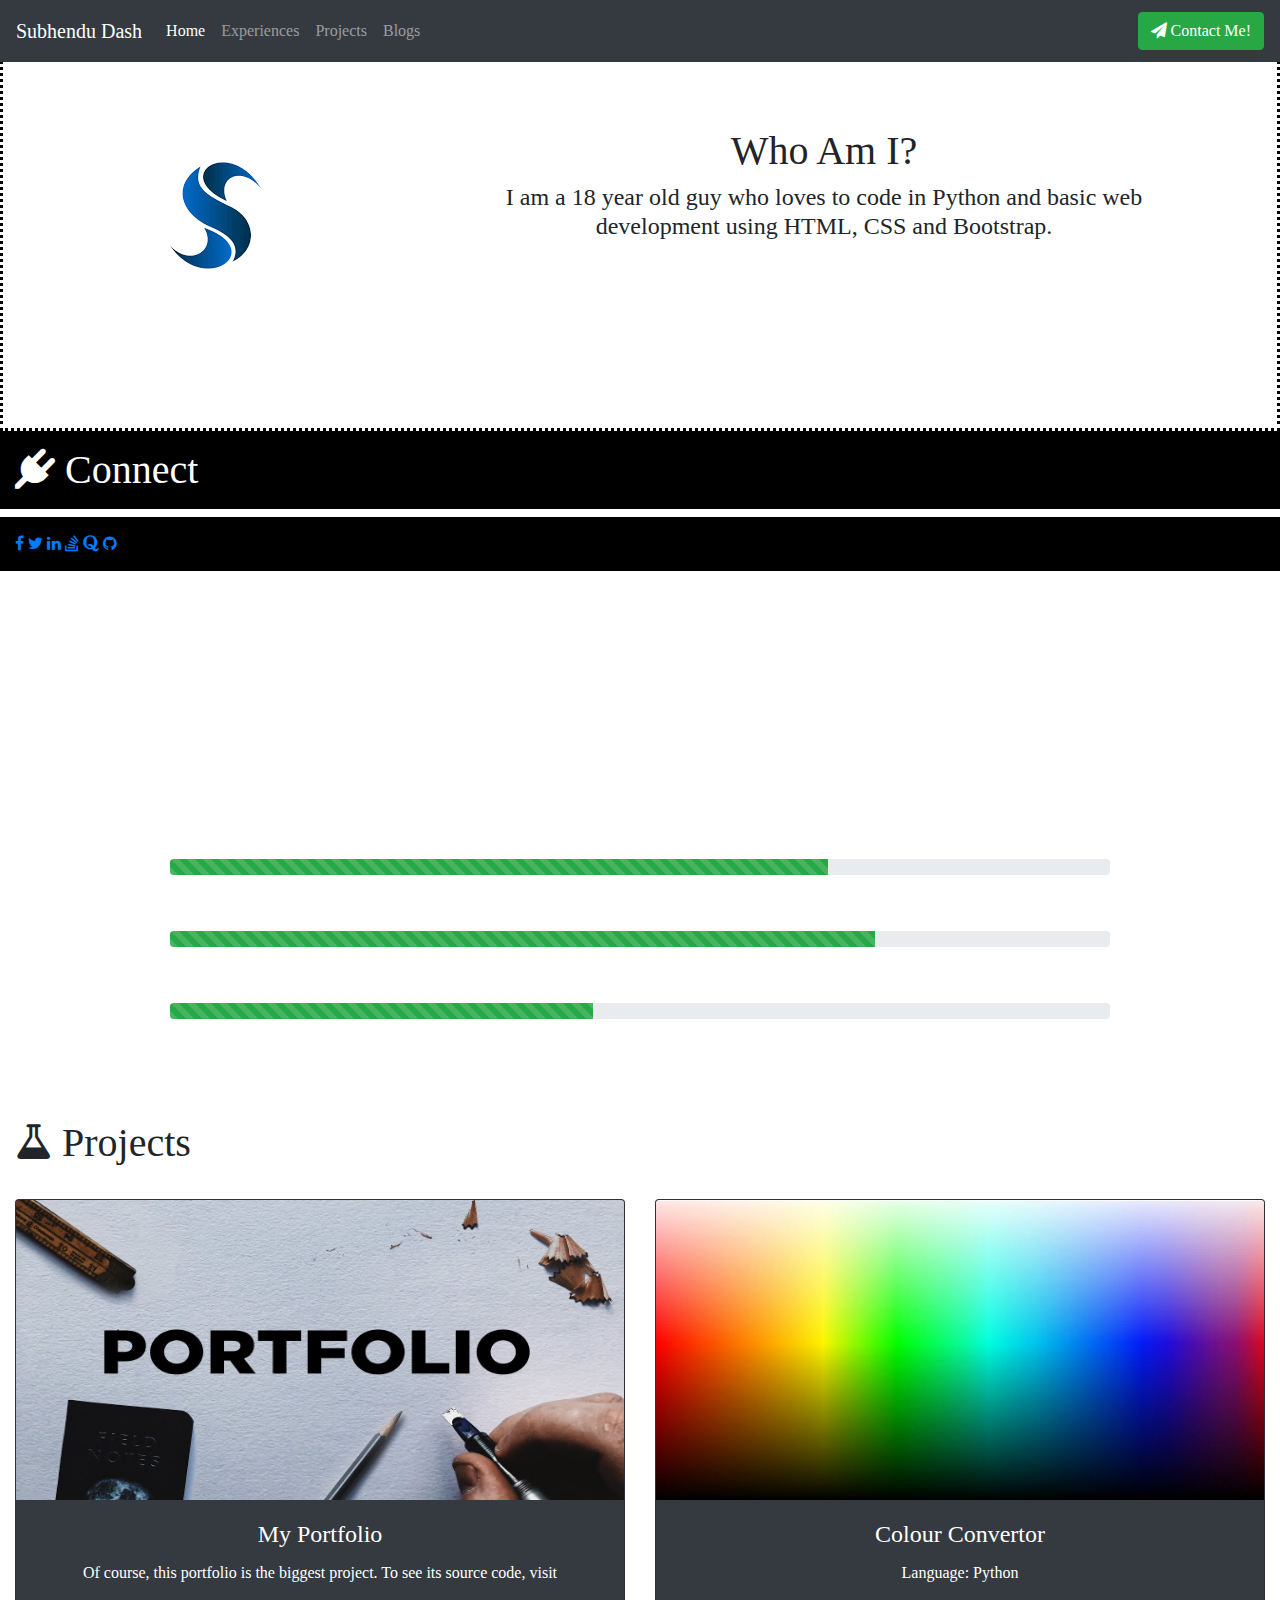
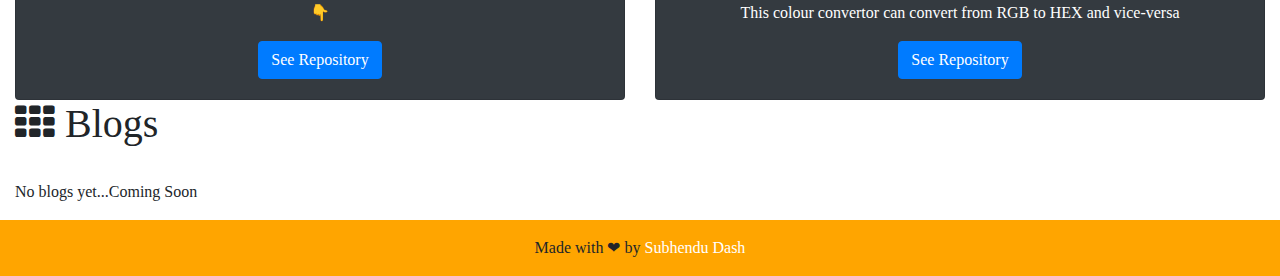
==== index.html @ 9aca59f2 "Adding Background img in home" ====
<!DOCTYPE html>
<html lang="en">
<head>
    <meta charset="UTF-8">
	<meta name="viewport" content="width=device-width, initial-scale=1.0">
  
	<script src="https://code.jquery.com/jquery-3.5.1.min.js"></script>
	<script src="https://stackpath.bootstrapcdn.com/bootstrap/4.5.2/js/bootstrap.bundle.min.js"></script>
	
	<link rel="stylesheet" href= "https://stackpath.bootstrapcdn.com/bootstrap/4.5.2/css/bootstrap.min.css">
	<link rel="stylesheet" href="https://stackpath.bootstrapcdn.com/font-awesome/4.7.0/css/font-awesome.min.css">
	<link rel="icon" href="favicon.ico">
	
	<!--Enabling Animations-->
	<link rel="stylesheet" href="https://cdnjs.cloudflare.com/ajax/libs/animate.css/4.1.1/animate.min.css" />
	
	<link rel = "stylesheet" href = "style.css">
	
	<title>Subhendu Dash | Portfolio</title>
	
</head>

<body style = "background-image: url('City_Theme.jpg'); background-attachment: fixed; background-size: cover; font-family: Comic Sans MS;" data-spy = "scroll" data-target=".navbar" data-offset="50">

<script>
	function mailto(){
		alert("Kindly write only relevant topic or any doubt in this mail!");
	}
</script>

<nav class="navbar navbar-expand-lg navbar-dark bg-dark fixed-top navbar-collapse">
	<button class="navbar-toggler" type="button" data-toggle="collapse" data-target="#navbarTogglerDemo01" aria-controls="navbarTogglerDemo01" aria-expanded="true" aria-label="Toggle navigation">
		<span class="navbar-toggler-icon"></span>
	</button>
	
	<div class="collapse navbar-collapse" id="navbarTogglerDemo01">
		<a class="navbar-brand" href="#Home">Subhendu Dash</a>
		
		<ul class="navbar-nav mr-auto mt-2 mt-lg-0">
			<li class="nav-item">
				<a class="nav-link" href="#Home">Home<span class="sr-only">(current)</span></a>
			</li>
			<li class="nav-item">
				<a class="nav-link" href="#Experiences">Experiences</a>
			</li>
			<li class="nav-item">
				<a class="nav-link" href="#Projects">Projects</a>
			</li>
			<li class="nav-item">
				<a class="nav-link" href="#Blogs">Blogs</a>
			</li>
		</ul>
    
		<form class="form-inline my-2 my-lg-0">
			<button class="btn btn-success my-2 my-sm-1" onclick="window.location.href='mailto:sdash29102@gmail.com'; mailto();"><i class="fa fa-paper-plane"></i> Contact Me!</button>
		</form>
	</div>
</nav>


<div class = "animate__animated animate__fadeInRight">
	<div id = "Home">
		<div class="container-fluid" style = "padding: 100px; border: 3px dotted black; background-color: white;">
			<div class="row">
				<div class="col-12 col-md-4">
					<img class = "profile" src = "S.png" alt = "Avatar"></img>
				</div>
				<div class="col-12 col-md-8">
					<br>
					<h1 style = "text-align: center;">Who Am I?</h1>
					<h4 style = "text-align: center;">I am a 18 year old guy who loves to code in Python and basic web development using HTML, CSS and Bootstrap.</h4>
				</div>
			</div>
		</div>
	</div>
</div>

<div class = "animate__animated animate__fadeInLeft">
	<div class = "socials">
		<h1 class="animate__animated animate__bounce" style = "padding: 15px; color: white; background-color: black;"><i class="fa fa-plug" aria-hidden="true"></i> Connect</h1>
		
		<div style = "padding: 15px; background-color: black;">
		<a target="_blank" href="https://facebook.com/subhendu.dash.77920"><i class="fa fa-facebook"></i></a>
		<a target="_blank" href="https://twitter.com/SubuDash"><i class="fa fa-twitter"></i></a>
		<a target="_blank" href="https://www.linkedin.com/in/subhendu-dash-b352551b8/"><i class="fa fa-linkedin"></i></a>
		<a target="_blank" href="https://stackoverflow.com/users/14406184/subhendu-dash"><i class="fa fa-stack-overflow"></i></a>
		<a target="_blank" href="https://quora.com/Subhendu-Dash-23"><i class="fa fa-quora"></i></a>
		<a target="_blank" href="https://github.com/subhendudash02"><i class="fa fa-github"></i></a>
	</div>
</div>

<div id = "Experiences">
	<div class = "exp">
		<div class = "container" style = "padding: 100px; text-align: center;">
			<h1 style = "padding: 50px; color: white;"><i class="fa fa-code" aria-hidden="true"></i> Skills in Programming</h1>
			<h5 style = "color: white">Python</h5>
			<div class = "animate__animated animate__fadeInLeft">
				<div class="progress">
					<div class="progress-bar bg-success progress-bar-striped progress-bar-animated" style="width:70%"></div>
				</div>
			</div>
			
			<br>
			
			<h5 style = "color: white;">HTML and CSS</h5>
			
			<div class = "animate__animated animate__fadeInRight">
				<div class="progress">
					<div class="progress-bar bg-success progress-bar-striped progress-bar-animated" style="width:75%"></div>
				</div>
			</div>
			
			<br>
			
			<h5 style = "color: white;">Bootstrap</h5>
			
			<div class = "animate__animated animate__fadeInLeft">
				<div class="progress">
					<div class="progress-bar bg-success progress-bar-striped progress-bar-animated" style="width:45%"></div>
				</div>
			</div>
		</div>
	</div>
</div>

<div id = "Projects" class = "parallax">
	<div class = "container-fluid">
		<h1><i class="fa fa-flask" aria-hidden="true"></i> Projects</h1>
		<br>
		<div class="card-deck">
			<div class="card bg-dark text-white">
			<img class="card-img-top" src="Portfolio.jpg" alt="Card image" style = "height: 300px;">
			<div class="card-body text-center">
				<h4 class="card-title">My Portfolio</h4>
				<p class="card-text">Of course, this portfolio is the biggest project. To see its source code, visit</p>
				<p style = "text-align: center;">👇</p>
				<a href="https://github.com/subhendudash02/My-Portfolio" class="btn btn-primary" target = "_blank">See Repository</a>
			</div>
			</div>
			
			<div class="card bg-dark text-white">
				<img class="card-img-top" src="colour_picker.jpg" alt="Card image" style = "height: 300px;">
				<div class="card-body text-center">
					<h4 class="card-title">Colour Convertor</h4>
					<p class="card-text">Language: Python</p>
					<p style = "text-align: center;">This colour convertor can convert from RGB to HEX and vice-versa</p>
					<a href="https://github.com/subhendudash02/RGB-HEX-and-HEX-RGB" class="btn btn-primary" target = "_blank">See Repository</a>
				</div>
			</div>  	
		</div>
	</div>
</div>

<div id = "Blogs" class = "parallax">
	<div class = "container-fluid">
		<h1><i class="fa fa-th" aria-hidden="true"></i> Blogs</h1>
		<br>
		<p>No blogs yet...Coming Soon</p>
	</div>
</div>

<footer class="page-footer font-small blue" style = "background-color: orange;">

  <div class="footer-copyright text-center py-3">Made with ❤ by
    <a href="https://github.com/subhendudash02" style = "color: white;">Subhendu Dash</a>
  </div>

</footer>

</body>
</html>
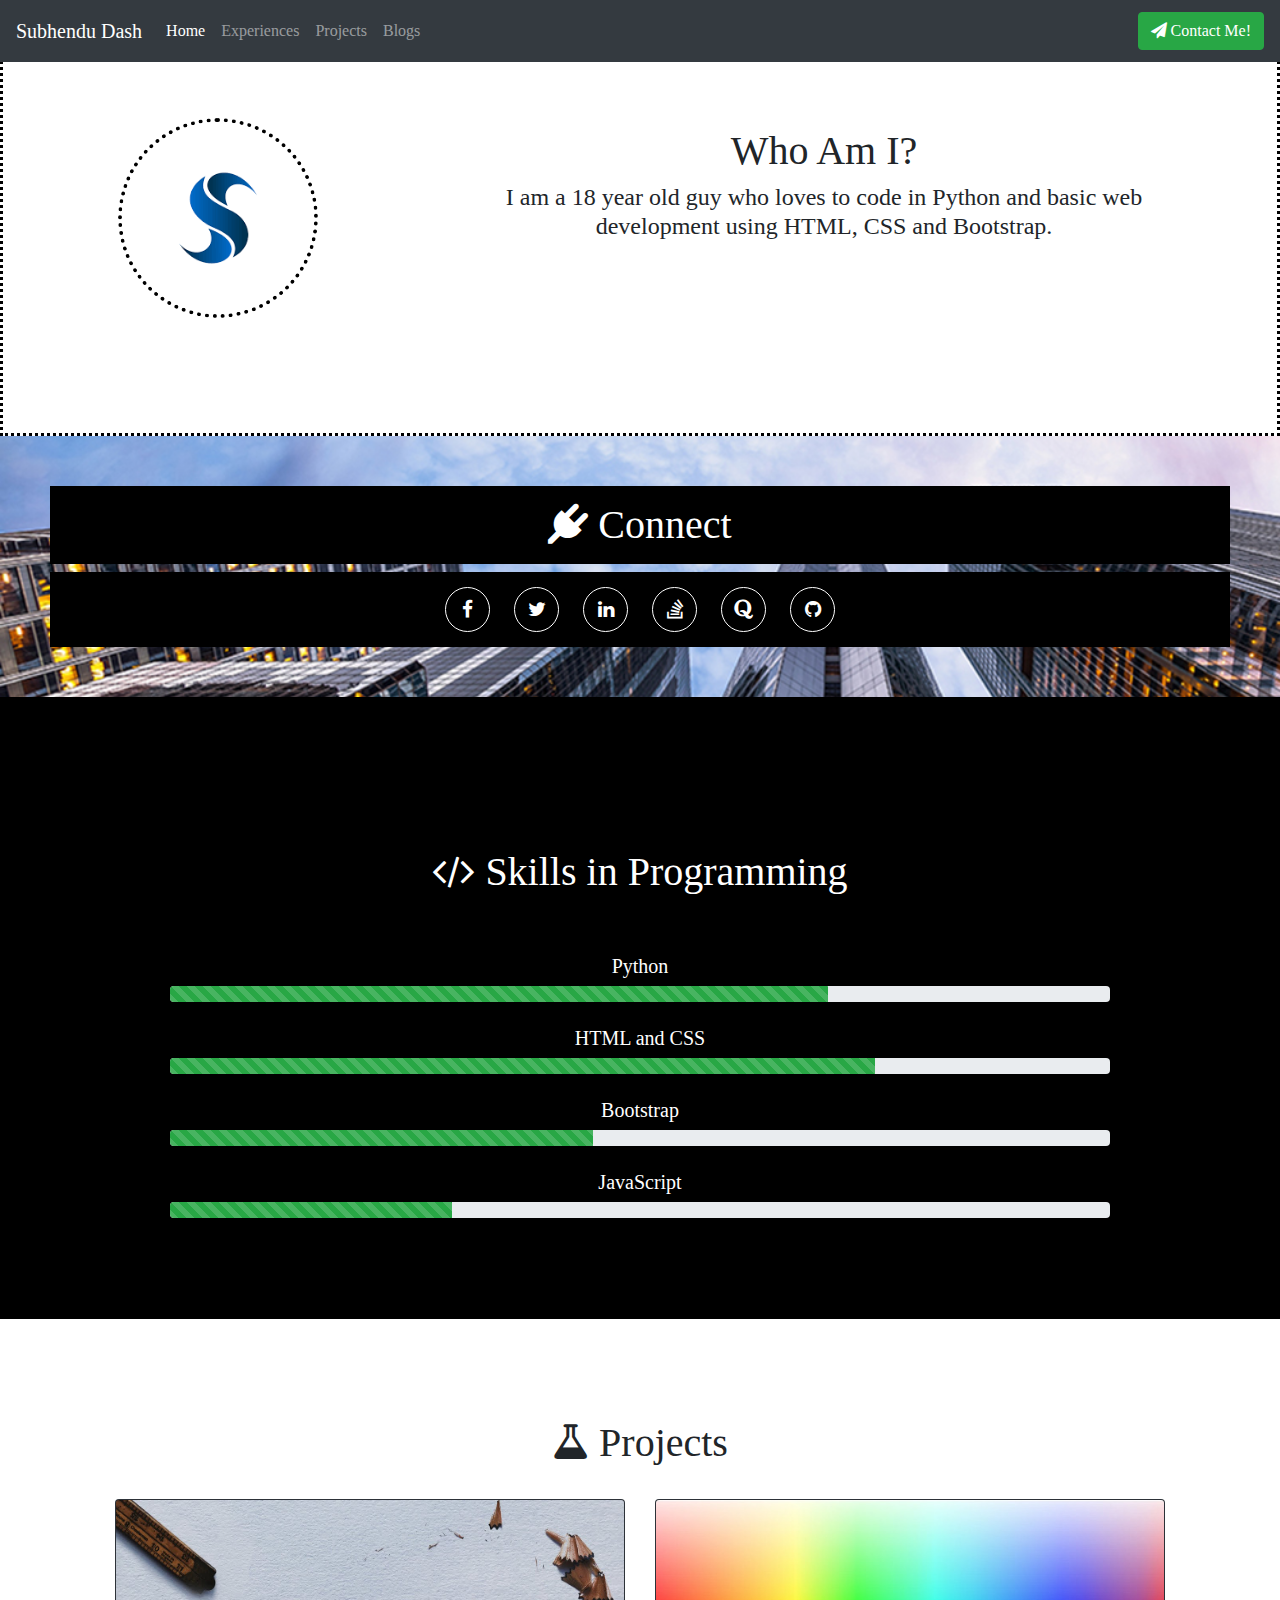
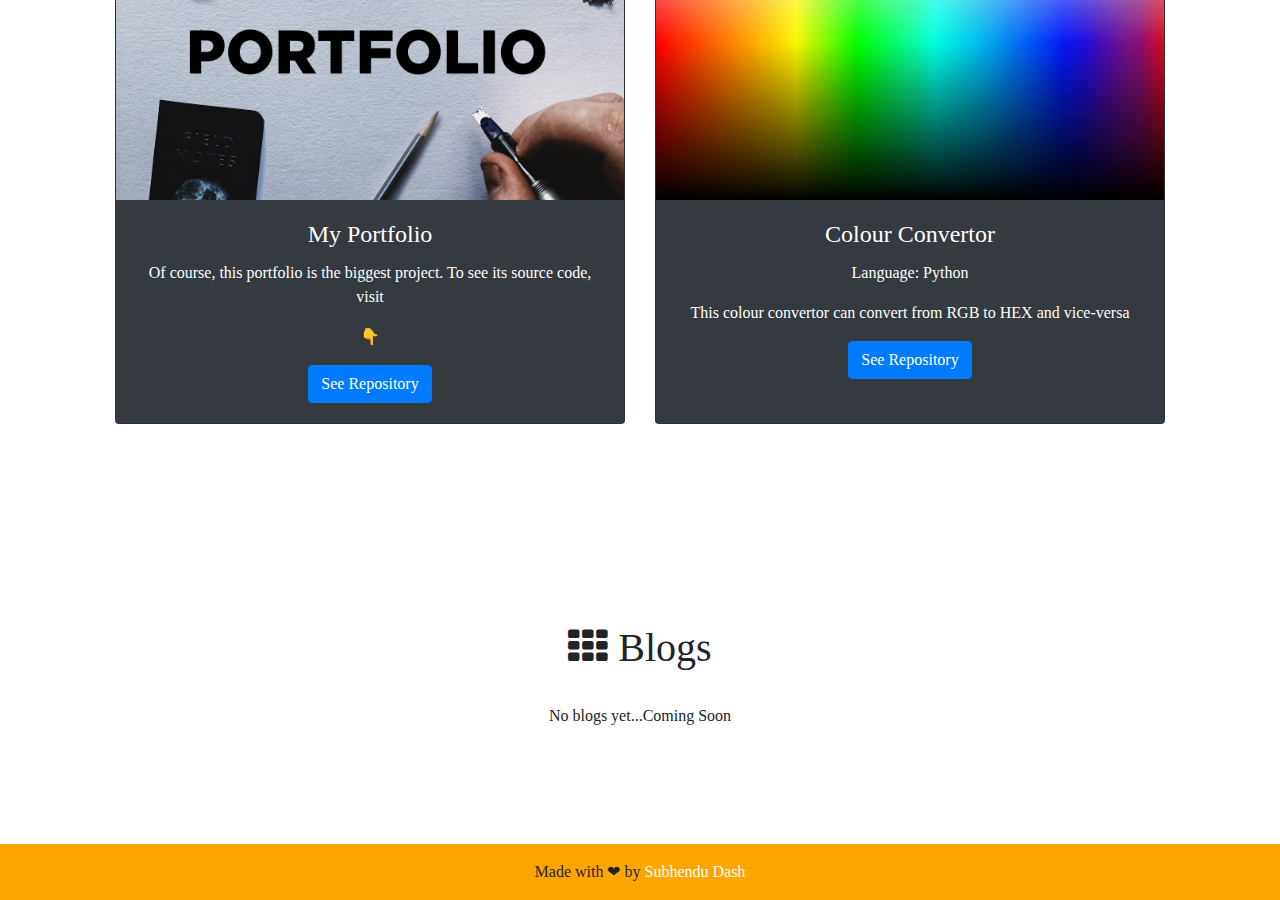
==== commit df202056: "Minor Changes" ====
--- a/index.html
+++ b/index.html
@@ -119,6 +119,16 @@
 					<div class="progress-bar bg-success progress-bar-striped progress-bar-animated" style="width:45%"></div>
 				</div>
 			</div>
+			
+			<br>
+			
+			<h5 style = "color: white;">JavaScript</h5>
+			
+			<div class = "animate__animated animate__fadeInRight">
+				<div class="progress">
+					<div class="progress-bar bg-success progress-bar-striped progress-bar-animated" style="width:30%"></div>
+				</div>
+			</div>
 		</div>
 	</div>
 </div>
--- a/style.css
+++ b/style.css
@@ -0,0 +1,56 @@
+.profile {
+	border-radius: 50%;
+	width: 200px;
+	height: 200px;
+	margin: 15px;
+	text-align:center;
+	border: 4px dotted black;
+}
+
+.socials {
+	padding: 35px 0;
+	text-align: center;
+	padding: 50px;
+  
+}
+.socials a {
+	color: white;
+	display: inline-block;
+	font-size: 1.2em;
+	padding: 10px;
+	width: 45px;
+	height: 45px;
+	text-align: center;
+	line-height: 1.25;
+	border: 1px solid white;
+	border-radius: 100%;
+	margin: 0 10px;
+	transition: all 0.15s linear;
+	transform: scale(1);
+}
+.socials a:hover {
+	color: blue;
+	border: 1px solid blue;
+	transform: scale(1.5);
+}
+.exp {
+	border: 1px solid black;
+	background-color: black;
+}
+
+.parallax {
+	padding: 100px; 
+	text-align: center;  
+	background-size: cover; 
+	background-position: center;
+	background-repeat: no-repeat;
+	background-attachment: fixed;    /*Used for parallax scrolling*/
+}
+
+#Projects {
+	background-image: url("project.jpg");
+}
+
+#Blogs {
+	background-image: url("blog.png");
+}
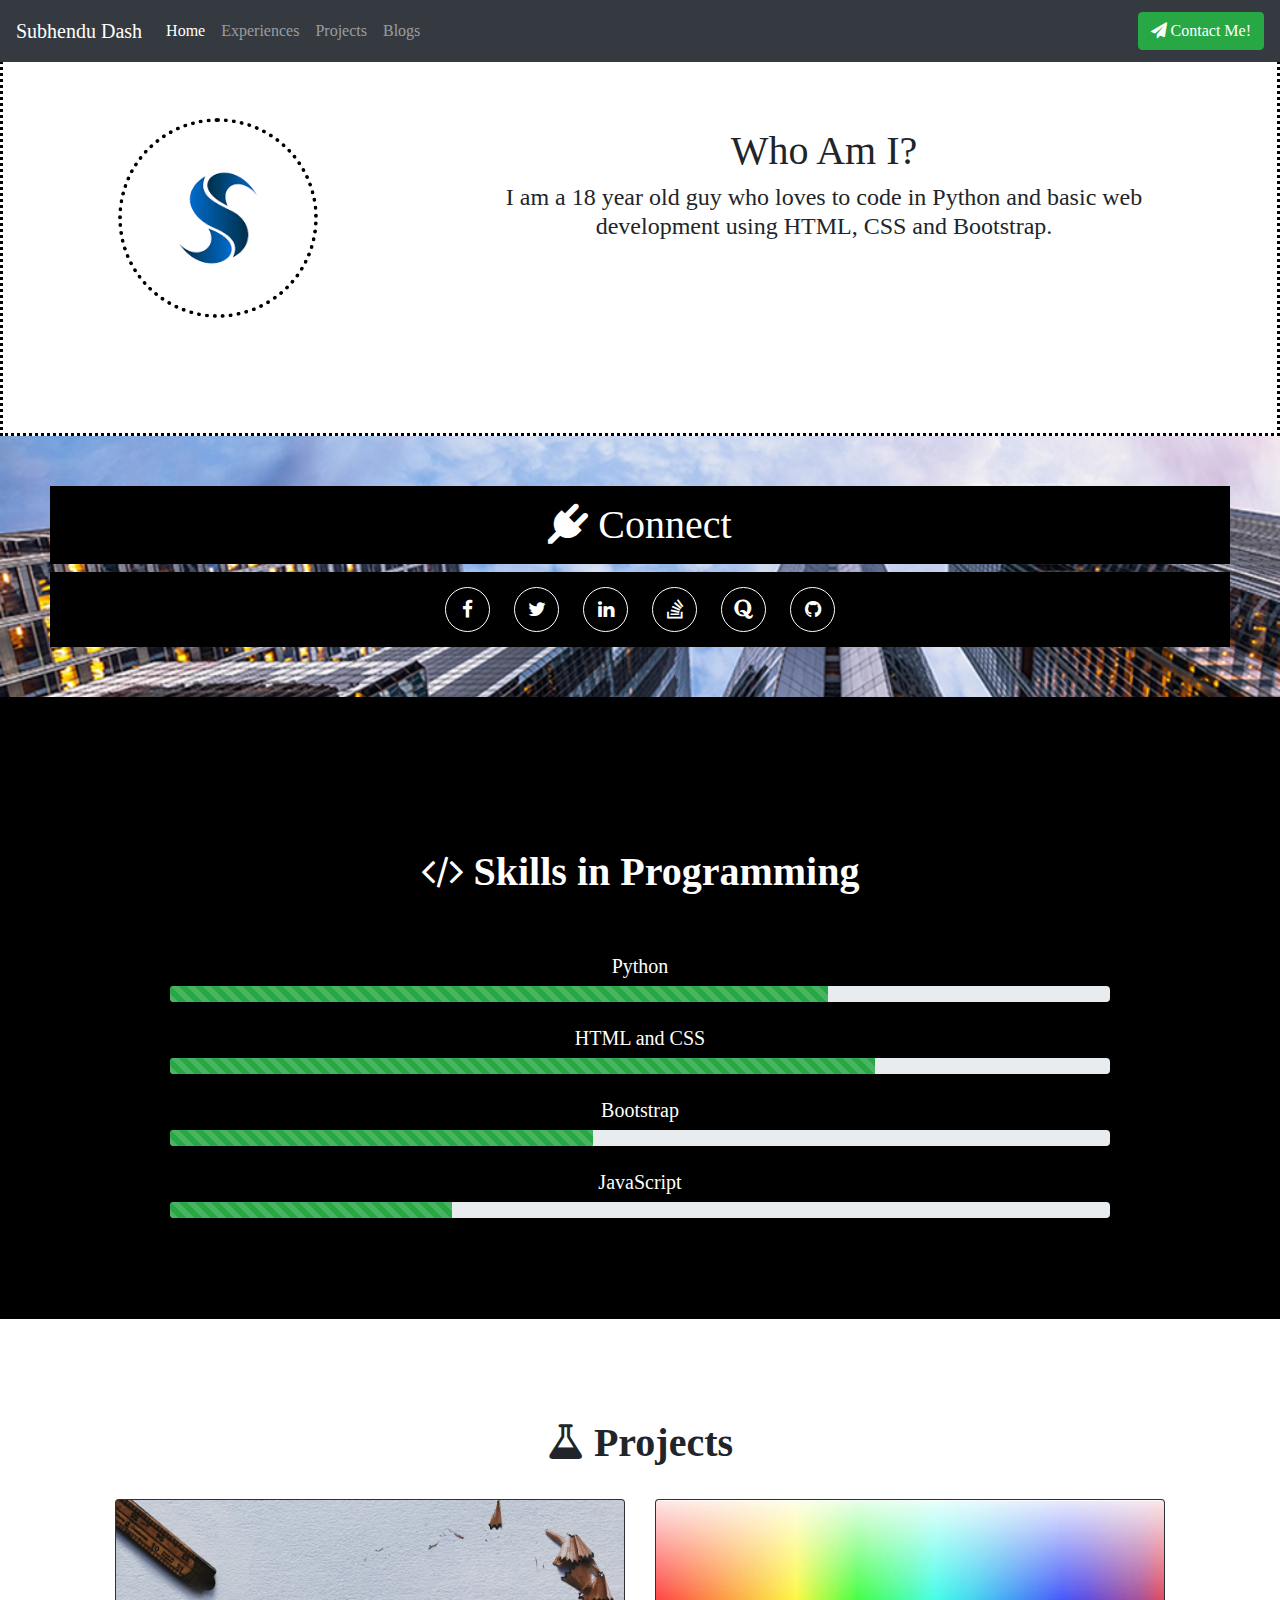
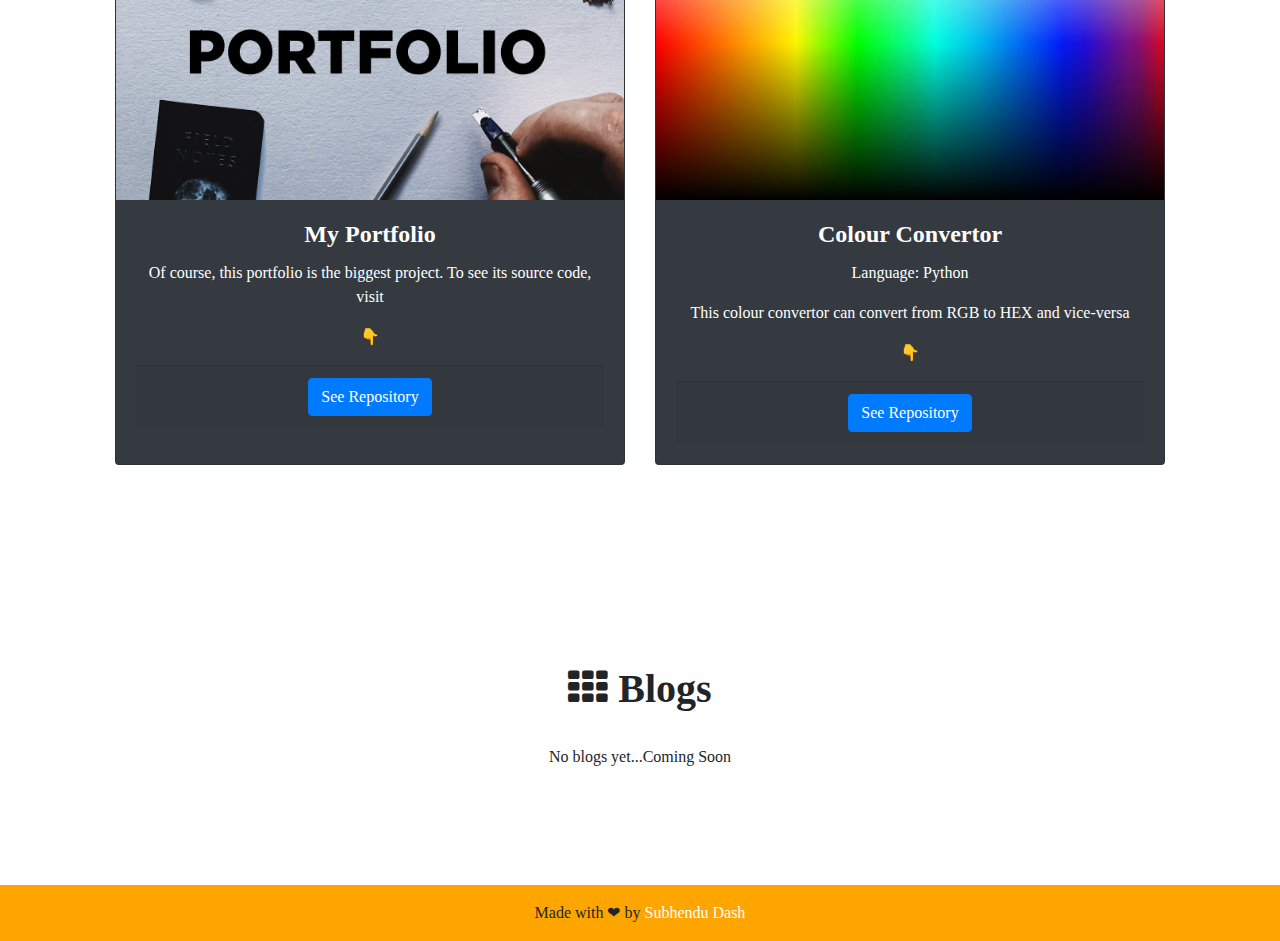
==== commit a4beb09a: "Font Changes" ====
--- a/index.html
+++ b/index.html
@@ -92,7 +92,7 @@
 <div id = "Experiences">
 	<div class = "exp">
 		<div class = "container" style = "padding: 100px; text-align: center;">
-			<h1 style = "padding: 50px; color: white;"><i class="fa fa-code" aria-hidden="true"></i> Skills in Programming</h1>
+			<h1 style = "padding: 50px; color: white;"><i class="fa fa-code" aria-hidden="true"></i> <b>Skills in Programming</b></h1>
 			<h5 style = "color: white">Python</h5>
 			<div class = "animate__animated animate__fadeInLeft">
 				<div class="progress">
@@ -135,26 +135,31 @@
 
 <div id = "Projects" class = "parallax">
 	<div class = "container-fluid">
-		<h1><i class="fa fa-flask" aria-hidden="true"></i> Projects</h1>
+		<h1><i class="fa fa-flask" aria-hidden="true"></i> <b>Projects</b></h1>
 		<br>
 		<div class="card-deck">
 			<div class="card bg-dark text-white">
 			<img class="card-img-top" src="Portfolio.jpg" alt="Card image" style = "height: 300px;">
 			<div class="card-body text-center">
-				<h4 class="card-title">My Portfolio</h4>
+				<h4 class="card-title"><b>My Portfolio</b></h4>
 				<p class="card-text">Of course, this portfolio is the biggest project. To see its source code, visit</p>
 				<p style = "text-align: center;">👇</p>
-				<a href="https://github.com/subhendudash02/My-Portfolio" class="btn btn-primary" target = "_blank">See Repository</a>
+				<div class = "card-footer">
+					<a href="https://github.com/subhendudash02/My-Portfolio" class="btn btn-primary" target = "_blank">See Repository</a>
+				</div>
 			</div>
 			</div>
 			
 			<div class="card bg-dark text-white">
 				<img class="card-img-top" src="colour_picker.jpg" alt="Card image" style = "height: 300px;">
 				<div class="card-body text-center">
-					<h4 class="card-title">Colour Convertor</h4>
+					<h4 class="card-title"><b>Colour Convertor</b></h4>
 					<p class="card-text">Language: Python</p>
 					<p style = "text-align: center;">This colour convertor can convert from RGB to HEX and vice-versa</p>
-					<a href="https://github.com/subhendudash02/RGB-HEX-and-HEX-RGB" class="btn btn-primary" target = "_blank">See Repository</a>
+					<p style = "text-align: center;">👇</p>
+					<div class = "card-footer">
+						<a href="https://github.com/subhendudash02/RGB-HEX-and-HEX-RGB" class="btn btn-primary" target = "_blank">See Repository</a>
+					</div>
 				</div>
 			</div>  	
 		</div>
@@ -163,7 +168,7 @@
 
 <div id = "Blogs" class = "parallax">
 	<div class = "container-fluid">
-		<h1><i class="fa fa-th" aria-hidden="true"></i> Blogs</h1>
+		<h1><i class="fa fa-th" aria-hidden="true"></i> <b>Blogs</b></h1>
 		<br>
 		<p>No blogs yet...Coming Soon</p>
 	</div>
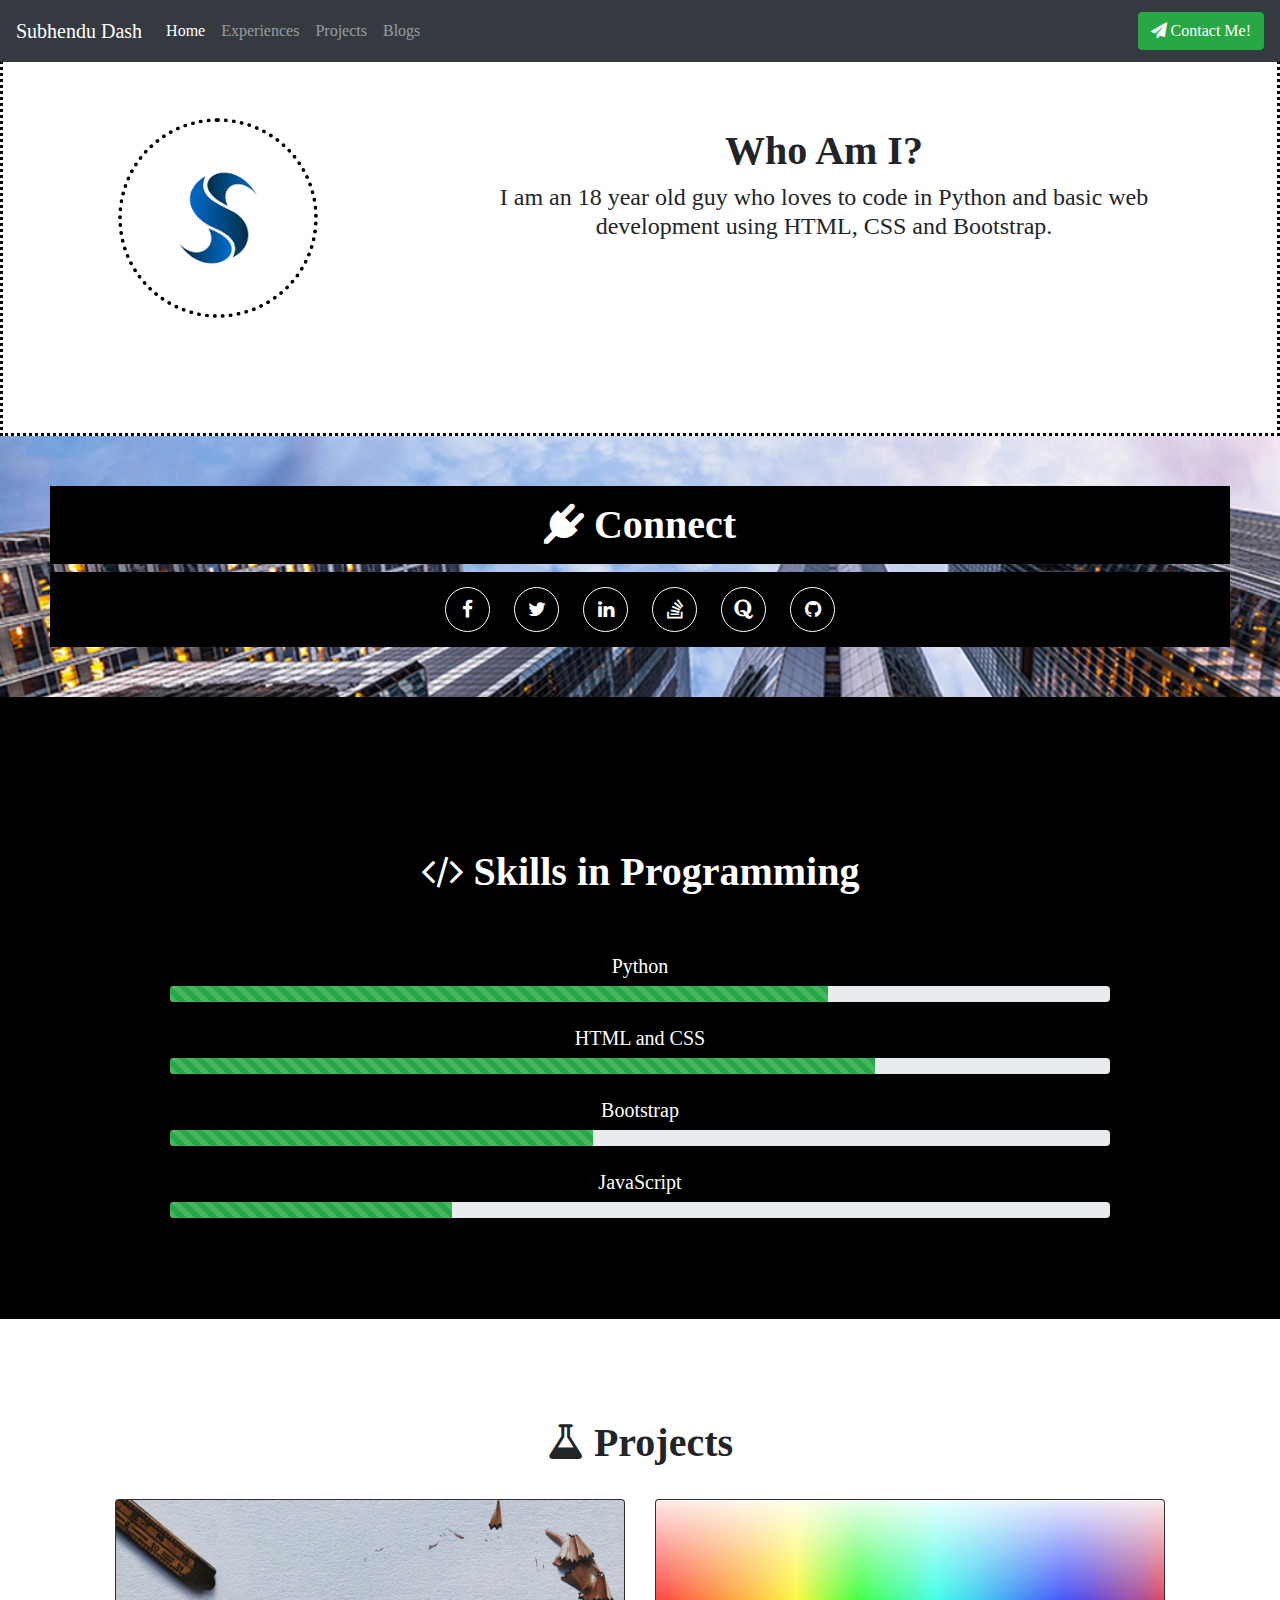
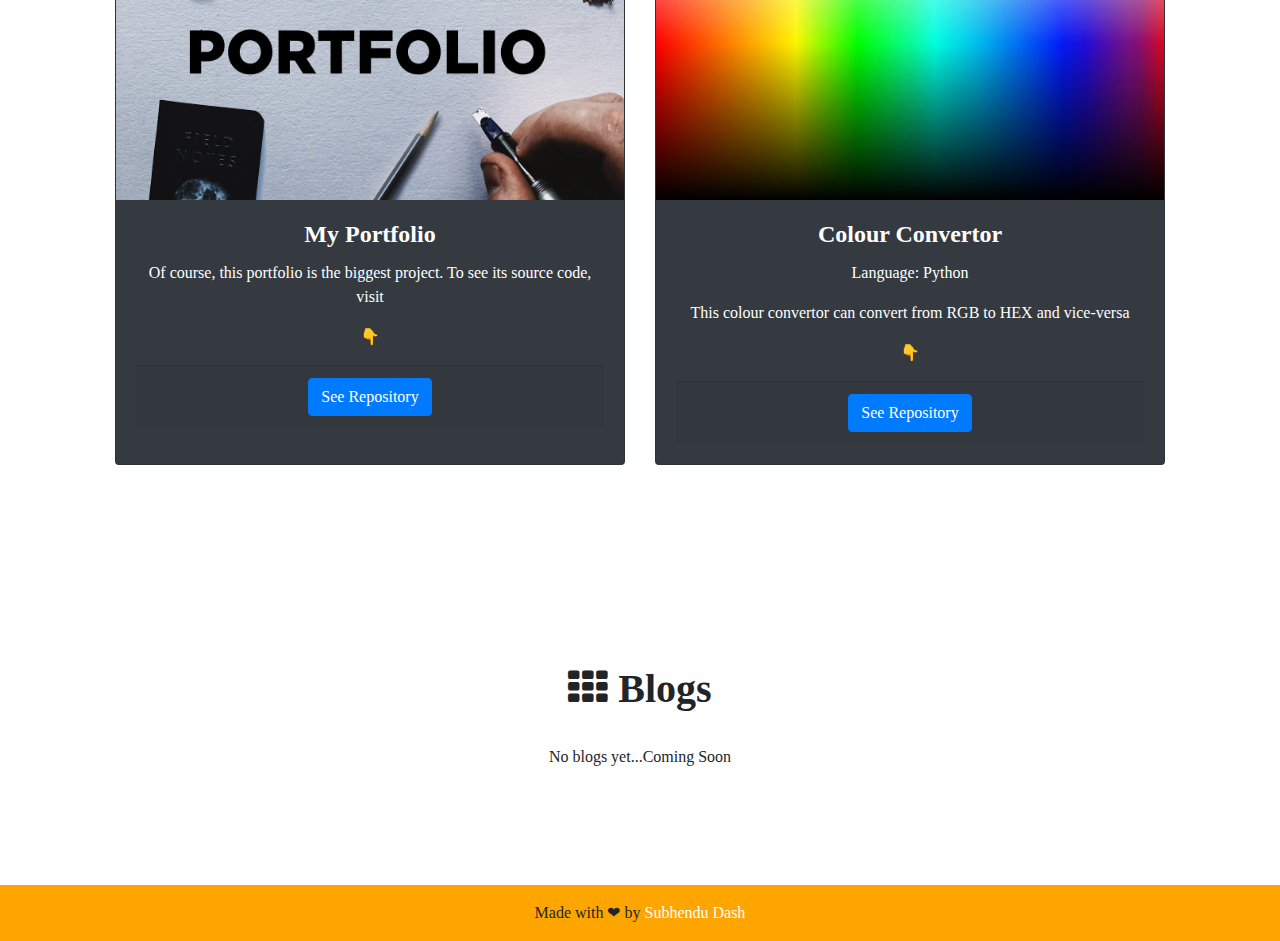
==== commit b92d8611: "Minor Changes" ====
--- a/index.html
+++ b/index.html
@@ -67,8 +67,8 @@
 				</div>
 				<div class="col-12 col-md-8">
 					<br>
-					<h1 style = "text-align: center;">Who Am I?</h1>
-					<h4 style = "text-align: center;">I am a 18 year old guy who loves to code in Python and basic web development using HTML, CSS and Bootstrap.</h4>
+					<h1 style = "text-align: center;"><b>Who Am I?</b></h1>
+					<h4 style = "text-align: center;">I am an 18 year old guy who loves to code in Python and basic web development using HTML, CSS and Bootstrap.</h4>
 				</div>
 			</div>
 		</div>
@@ -77,7 +77,7 @@
 
 <div class = "animate__animated animate__fadeInLeft">
 	<div class = "socials">
-		<h1 class="animate__animated animate__bounce" style = "padding: 15px; color: white; background-color: black;"><i class="fa fa-plug" aria-hidden="true"></i> Connect</h1>
+		<h1 class="animate__animated animate__bounce" style = "padding: 15px; color: white; background-color: black;"><i class="fa fa-plug" aria-hidden="true"></i> <b>Connect</b></h1>
 		
 		<div style = "padding: 15px; background-color: black;">
 		<a target="_blank" href="https://facebook.com/subhendu.dash.77920"><i class="fa fa-facebook"></i></a>
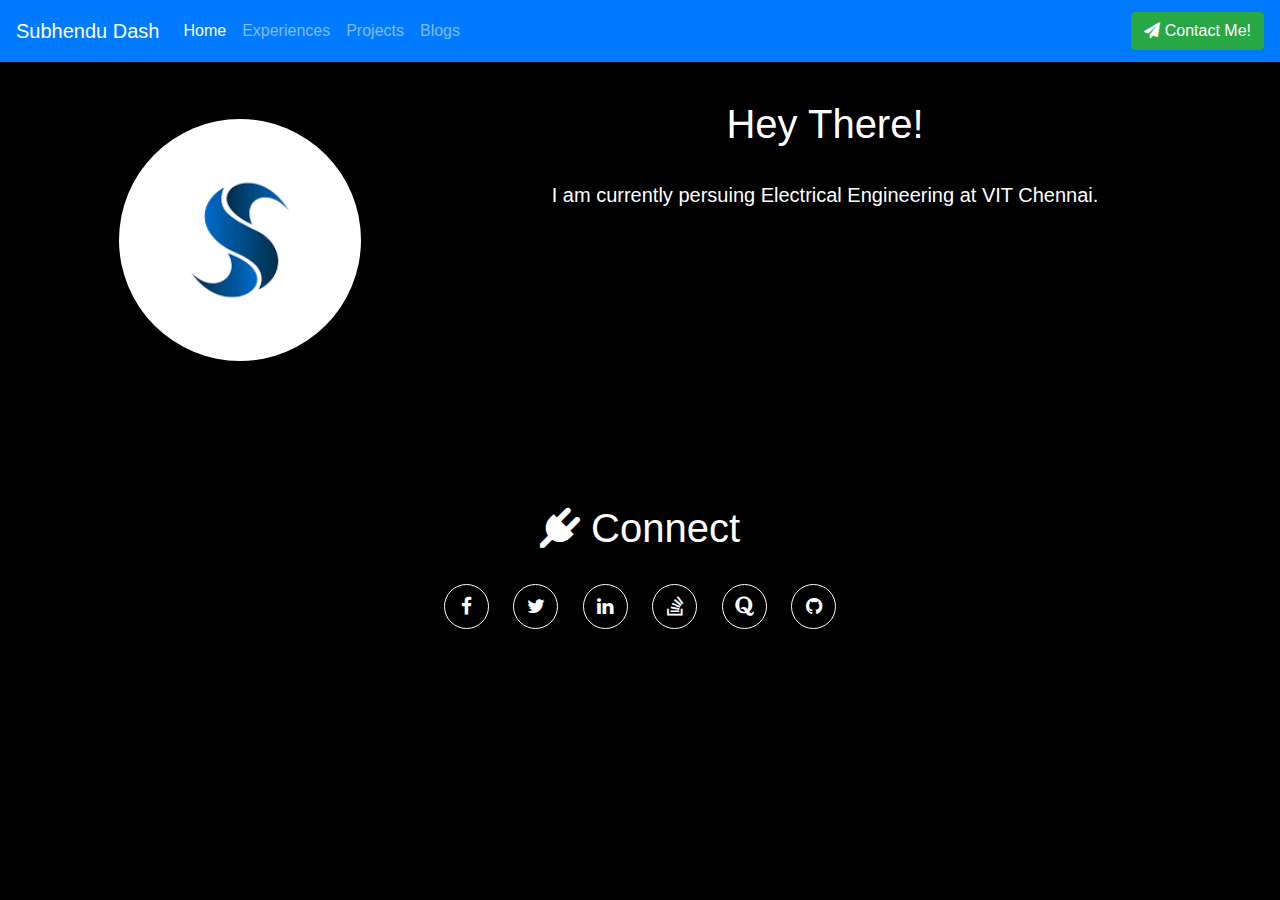
==== commit 58348586: "Add files via upload" ====
--- a/index.html
+++ b/index.html
@@ -12,175 +12,70 @@
 	<link rel="icon" href="favicon.ico">
 	
 	<!--Enabling Animations-->
-	<link rel="stylesheet" href="https://cdnjs.cloudflare.com/ajax/libs/animate.css/4.1.1/animate.min.css" />
+    <link rel="stylesheet" href="https://cdnjs.cloudflare.com/ajax/libs/animate.css/4.1.1/animate.min.css" />
 	
 	<link rel = "stylesheet" href = "style.css">
 	
 	<title>Subhendu Dash | Portfolio</title>
 	
 </head>
+<body>
+    
+    <!--NavBar-->
+    <nav class="navbar navbar-expand-lg navbar-dark bg-primary fixed-top navbar-collapse" id="Nav">
+        <button class="navbar-toggler" type="button" data-toggle="collapse" data-target="#navbarTogglerDemo01" aria-controls="navbarTogglerDemo01" aria-expanded="true" aria-label="Toggle navigation">
+            <span class="navbar-toggler-icon"></span>
+        </button>
+        
+        <div class="collapse navbar-collapse" id="navbarTogglerDemo01">
+            <a class="navbar-brand" href="index.html">Subhendu Dash</a>
+            
+            <ul class="navbar-nav mr-auto mt-2 mt-lg-0">
+                <li class="nav-item active">
+                    <a class="nav-link" href="index.html">Home<span class="sr-only">(current)</span></a>
+                </li>
+                <li class="nav-item">
+                    <a class="nav-link" href="experiences.html">Experiences</a>
+                </li>
+                <li class="nav-item">
+                    <a class="nav-link" href="projects.html">Projects</a>
+                </li>
+                <li class="nav-item">
+                    <a class="nav-link" href="blos.html">Blogs</a>
+                </li>
+            </ul>
+        
+            <form class="form-inline my-2 my-lg-0">
+                <button class="btn btn-success my-2 my-sm-1" onclick="window.location.href='mailto:sdash29102@gmail.com'; mailto();"><i class="fa fa-paper-plane"></i> Contact Me!</button>
+            </form>
+        </div>
+    </nav>
 
-<body style = "background-image: url('City_Theme.jpg'); background-attachment: fixed; background-size: cover; font-family: Comic Sans MS;" data-spy = "scroll" data-target=".navbar" data-offset="50">
-
-<script>
-	function mailto(){
-		alert("Kindly write only relevant topic or any doubt in this mail!");
-	}
-</script>
-
-<nav class="navbar navbar-expand-lg navbar-dark bg-dark fixed-top navbar-collapse">
-	<button class="navbar-toggler" type="button" data-toggle="collapse" data-target="#navbarTogglerDemo01" aria-controls="navbarTogglerDemo01" aria-expanded="true" aria-label="Toggle navigation">
-		<span class="navbar-toggler-icon"></span>
-	</button>
-	
-	<div class="collapse navbar-collapse" id="navbarTogglerDemo01">
-		<a class="navbar-brand" href="#Home">Subhendu Dash</a>
-		
-		<ul class="navbar-nav mr-auto mt-2 mt-lg-0">
-			<li class="nav-item">
-				<a class="nav-link" href="#Home">Home<span class="sr-only">(current)</span></a>
-			</li>
-			<li class="nav-item">
-				<a class="nav-link" href="#Experiences">Experiences</a>
-			</li>
-			<li class="nav-item">
-				<a class="nav-link" href="#Projects">Projects</a>
-			</li>
-			<li class="nav-item">
-				<a class="nav-link" href="#Blogs">Blogs</a>
-			</li>
-		</ul>
-    
-		<form class="form-inline my-2 my-lg-0">
-			<button class="btn btn-success my-2 my-sm-1" onclick="window.location.href='mailto:sdash29102@gmail.com'; mailto();"><i class="fa fa-paper-plane"></i> Contact Me!</button>
-		</form>
-	</div>
-</nav>
-
-
-<div class = "animate__animated animate__fadeInRight">
-	<div id = "Home">
-		<div class="container-fluid" style = "padding: 100px; border: 3px dotted black; background-color: white;">
-			<div class="row">
-				<div class="col-12 col-md-4">
-					<img class = "profile" src = "S.png" alt = "Avatar"></img>
-				</div>
-				<div class="col-12 col-md-8">
-					<br>
-					<h1 style = "text-align: center;"><b>Who Am I?</b></h1>
-					<h4 style = "text-align: center;">I am an 18 year old guy who loves to code in Python and basic web development using HTML, CSS and Bootstrap.</h4>
-				</div>
-			</div>
-		</div>
-	</div>
-</div>
-
-<div class = "animate__animated animate__fadeInLeft">
-	<div class = "socials">
-		<h1 class="animate__animated animate__bounce" style = "padding: 15px; color: white; background-color: black;"><i class="fa fa-plug" aria-hidden="true"></i> <b>Connect</b></h1>
-		
-		<div style = "padding: 15px; background-color: black;">
-		<a target="_blank" href="https://facebook.com/subhendu.dash.77920"><i class="fa fa-facebook"></i></a>
-		<a target="_blank" href="https://twitter.com/SubuDash"><i class="fa fa-twitter"></i></a>
-		<a target="_blank" href="https://www.linkedin.com/in/subhendu-dash-b352551b8/"><i class="fa fa-linkedin"></i></a>
-		<a target="_blank" href="https://stackoverflow.com/users/14406184/subhendu-dash"><i class="fa fa-stack-overflow"></i></a>
-		<a target="_blank" href="https://quora.com/Subhendu-Dash-23"><i class="fa fa-quora"></i></a>
-		<a target="_blank" href="https://github.com/subhendudash02"><i class="fa fa-github"></i></a>
-	</div>
-</div>
-
-<div id = "Experiences">
-	<div class = "exp">
-		<div class = "container" style = "padding: 100px; text-align: center;">
-			<h1 style = "padding: 50px; color: white;"><i class="fa fa-code" aria-hidden="true"></i> <b>Skills in Programming</b></h1>
-			<h5 style = "color: white">Python</h5>
-			<div class = "animate__animated animate__fadeInLeft">
-				<div class="progress">
-					<div class="progress-bar bg-success progress-bar-striped progress-bar-animated" style="width:70%"></div>
-				</div>
-			</div>
-			
-			<br>
-			
-			<h5 style = "color: white;">HTML and CSS</h5>
-			
-			<div class = "animate__animated animate__fadeInRight">
-				<div class="progress">
-					<div class="progress-bar bg-success progress-bar-striped progress-bar-animated" style="width:75%"></div>
-				</div>
-			</div>
-			
-			<br>
-			
-			<h5 style = "color: white;">Bootstrap</h5>
-			
-			<div class = "animate__animated animate__fadeInLeft">
-				<div class="progress">
-					<div class="progress-bar bg-success progress-bar-striped progress-bar-animated" style="width:45%"></div>
-				</div>
-			</div>
-			
-			<br>
-			
-			<h5 style = "color: white;">JavaScript</h5>
-			
-			<div class = "animate__animated animate__fadeInRight">
-				<div class="progress">
-					<div class="progress-bar bg-success progress-bar-striped progress-bar-animated" style="width:30%"></div>
-				</div>
-			</div>
-		</div>
-	</div>
-</div>
-
-<div id = "Projects" class = "parallax">
-	<div class = "container-fluid">
-		<h1><i class="fa fa-flask" aria-hidden="true"></i> <b>Projects</b></h1>
-		<br>
-		<div class="card-deck">
-			<div class="card bg-dark text-white">
-			<img class="card-img-top" src="Portfolio.jpg" alt="Card image" style = "height: 300px;">
-			<div class="card-body text-center">
-				<h4 class="card-title"><b>My Portfolio</b></h4>
-				<p class="card-text">Of course, this portfolio is the biggest project. To see its source code, visit</p>
-				<p style = "text-align: center;">👇</p>
-				<div class = "card-footer">
-					<a href="https://github.com/subhendudash02/My-Portfolio" class="btn btn-primary" target = "_blank">See Repository</a>
-				</div>
-			</div>
-			</div>
-			
-			<div class="card bg-dark text-white">
-				<img class="card-img-top" src="colour_picker.jpg" alt="Card image" style = "height: 300px;">
-				<div class="card-body text-center">
-					<h4 class="card-title"><b>Colour Convertor</b></h4>
-					<p class="card-text">Language: Python</p>
-					<p style = "text-align: center;">This colour convertor can convert from RGB to HEX and vice-versa</p>
-					<p style = "text-align: center;">👇</p>
-					<div class = "card-footer">
-						<a href="https://github.com/subhendudash02/RGB-HEX-and-HEX-RGB" class="btn btn-primary" target = "_blank">See Repository</a>
-					</div>
-				</div>
-			</div>  	
-		</div>
-	</div>
-</div>
-
-<div id = "Blogs" class = "parallax">
-	<div class = "container-fluid">
-		<h1><i class="fa fa-th" aria-hidden="true"></i> <b>Blogs</b></h1>
-		<br>
-		<p>No blogs yet...Coming Soon</p>
-	</div>
-</div>
-
-<footer class="page-footer font-small blue" style = "background-color: orange;">
-
-  <div class="footer-copyright text-center py-3">Made with ❤ by
-    <a href="https://github.com/subhendudash02" style = "color: white;">Subhendu Dash</a>
-  </div>
-
-</footer>
+    <div>
+        <div class="container-fluid" id="intro">
+            <div class="row">
+                <div class="col-12 col-xl-4">
+                    <img src="S.png" id="photo"></img>
+                </div>
+                <div class="col-12 col-lg-8">
+                    <h1 id="about">Hey There!</h1>
+                    <br>
+                    <p id="desc">I am currently persuing Electrical Engineering at VIT Chennai.</p>
+                </div>
+            </div>
+        </div>
+        <br>
+        <div class="container-fluid" id="social">
+            <h1><i class="fa fa-plug" aria-hidden="true"></i> Connect</h1>
+            <br>
+            <a target="_blank" href="https://facebook.com/SubuDash02"><i class="fa fa-facebook"></i></a>
+		    <a target="_blank" href="https://twitter.com/SubuDash"><i class="fa fa-twitter"></i></a>
+		    <a target="_blank" href="https://www.linkedin.com/in/subhendu-dash-b352551b8/"><i class="fa fa-linkedin"></i></a>
+		    <a target="_blank" href="https://stackoverflow.com/users/14406184/subhendu-dash"><i class="fa fa-stack-overflow"></i></a>
+		    <a target="_blank" href="https://quora.com/Subhendu-Dash-23"><i class="fa fa-quora"></i></a>
+		    <a target="_blank" href="https://github.com/subhendudash02"><i class="fa fa-github"></i></a>
+        </div>
+    </div>
 
 </body>
-</html>
+</html>--- a/style.css
+++ b/style.css
@@ -1,19 +1,37 @@
-.profile {
-	border-radius: 50%;
-	width: 200px;
-	height: 200px;
+body {
+    background-color: black;
+}
+
+#intro {
+    padding: 100px;
+}
+
+#about {
+    color: white;
+    text-align: center;
+}
+
+#desc {
+    color: white;
+    text-align: center;
+    font-size: 20px;
+}
+
+#photo {
+    border-radius: 50%;
+    width: 250px;
+	height: 250px;
 	margin: 15px;
 	text-align:center;
 	border: 4px dotted black;
 }
 
-.socials {
-	padding: 35px 0;
-	text-align: center;
-	padding: 50px;
-  
+#social {
+    text-align: center;
+    color: white;
 }
-.socials a {
+
+#social a {
 	color: white;
 	display: inline-block;
 	font-size: 1.2em;
@@ -28,29 +46,36 @@
 	transition: all 0.15s linear;
 	transform: scale(1);
 }
-.socials a:hover {
-	color: blue;
-	border: 1px solid blue;
+
+#social a:hover {
+	color: whitesmoke;
+	border: 1px solid whitesmoke;
 	transform: scale(1.5);
 }
-.exp {
-	border: 1px solid black;
-	background-color: black;
+
+#exp {
+    text-align: center;
+    color: white;
+    padding: 100px;
 }
 
-.parallax {
-	padding: 100px; 
-	text-align: center;  
-	background-size: cover; 
-	background-position: center;
-	background-repeat: no-repeat;
-	background-attachment: fixed;    /*Used for parallax scrolling*/
+#project {
+    color:white;
+    text-align: center;
+    padding: 100px;
 }
 
-#Projects {
-	background-image: url("project.jpg");
+#Card {
+    background-color: black;
+    border: 1px solid white;
 }
 
-#Blogs {
-	background-image: url("blog.png");
+#project_img {
+    height: 300px;
 }
+
+#blog {
+    color: white;
+    text-align: center;
+    padding: 100px;
+}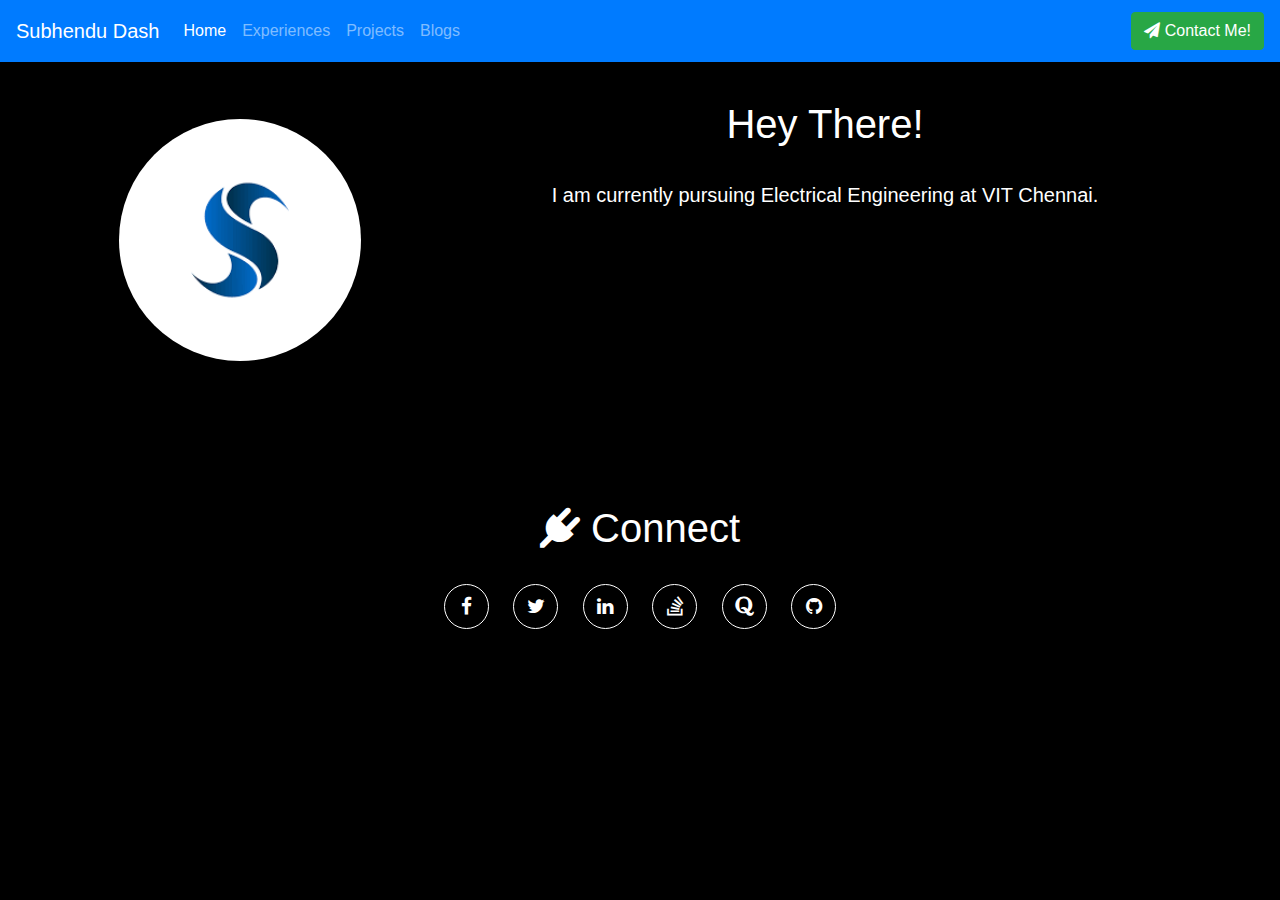
==== commit 607ca066: "Update index.html" ====
--- a/index.html
+++ b/index.html
@@ -6,13 +6,14 @@
   
 	<script src="https://code.jquery.com/jquery-3.5.1.min.js"></script>
 	<script src="https://stackpath.bootstrapcdn.com/bootstrap/4.5.2/js/bootstrap.bundle.min.js"></script>
+	<script src="effect.js"></script>
 	
 	<link rel="stylesheet" href= "https://stackpath.bootstrapcdn.com/bootstrap/4.5.2/css/bootstrap.min.css">
 	<link rel="stylesheet" href="https://stackpath.bootstrapcdn.com/font-awesome/4.7.0/css/font-awesome.min.css">
 	<link rel="icon" href="favicon.ico">
 	
 	<!--Enabling Animations-->
-    <link rel="stylesheet" href="https://cdnjs.cloudflare.com/ajax/libs/animate.css/4.1.1/animate.min.css" />
+    	<link rel="stylesheet" href="https://cdnjs.cloudflare.com/ajax/libs/animate.css/4.1.1/animate.min.css" />
 	
 	<link rel = "stylesheet" href = "style.css">
 	
@@ -60,7 +61,7 @@
                 <div class="col-12 col-lg-8">
                     <h1 id="about">Hey There!</h1>
                     <br>
-                    <p id="desc">I am currently persuing Electrical Engineering at VIT Chennai.</p>
+                    <p id="desc">I am currently pursuing Electrical Engineering at VIT Chennai.</p>
                 </div>
             </div>
         </div>
@@ -78,4 +79,4 @@
     </div>
 
 </body>
-</html>+</html>
